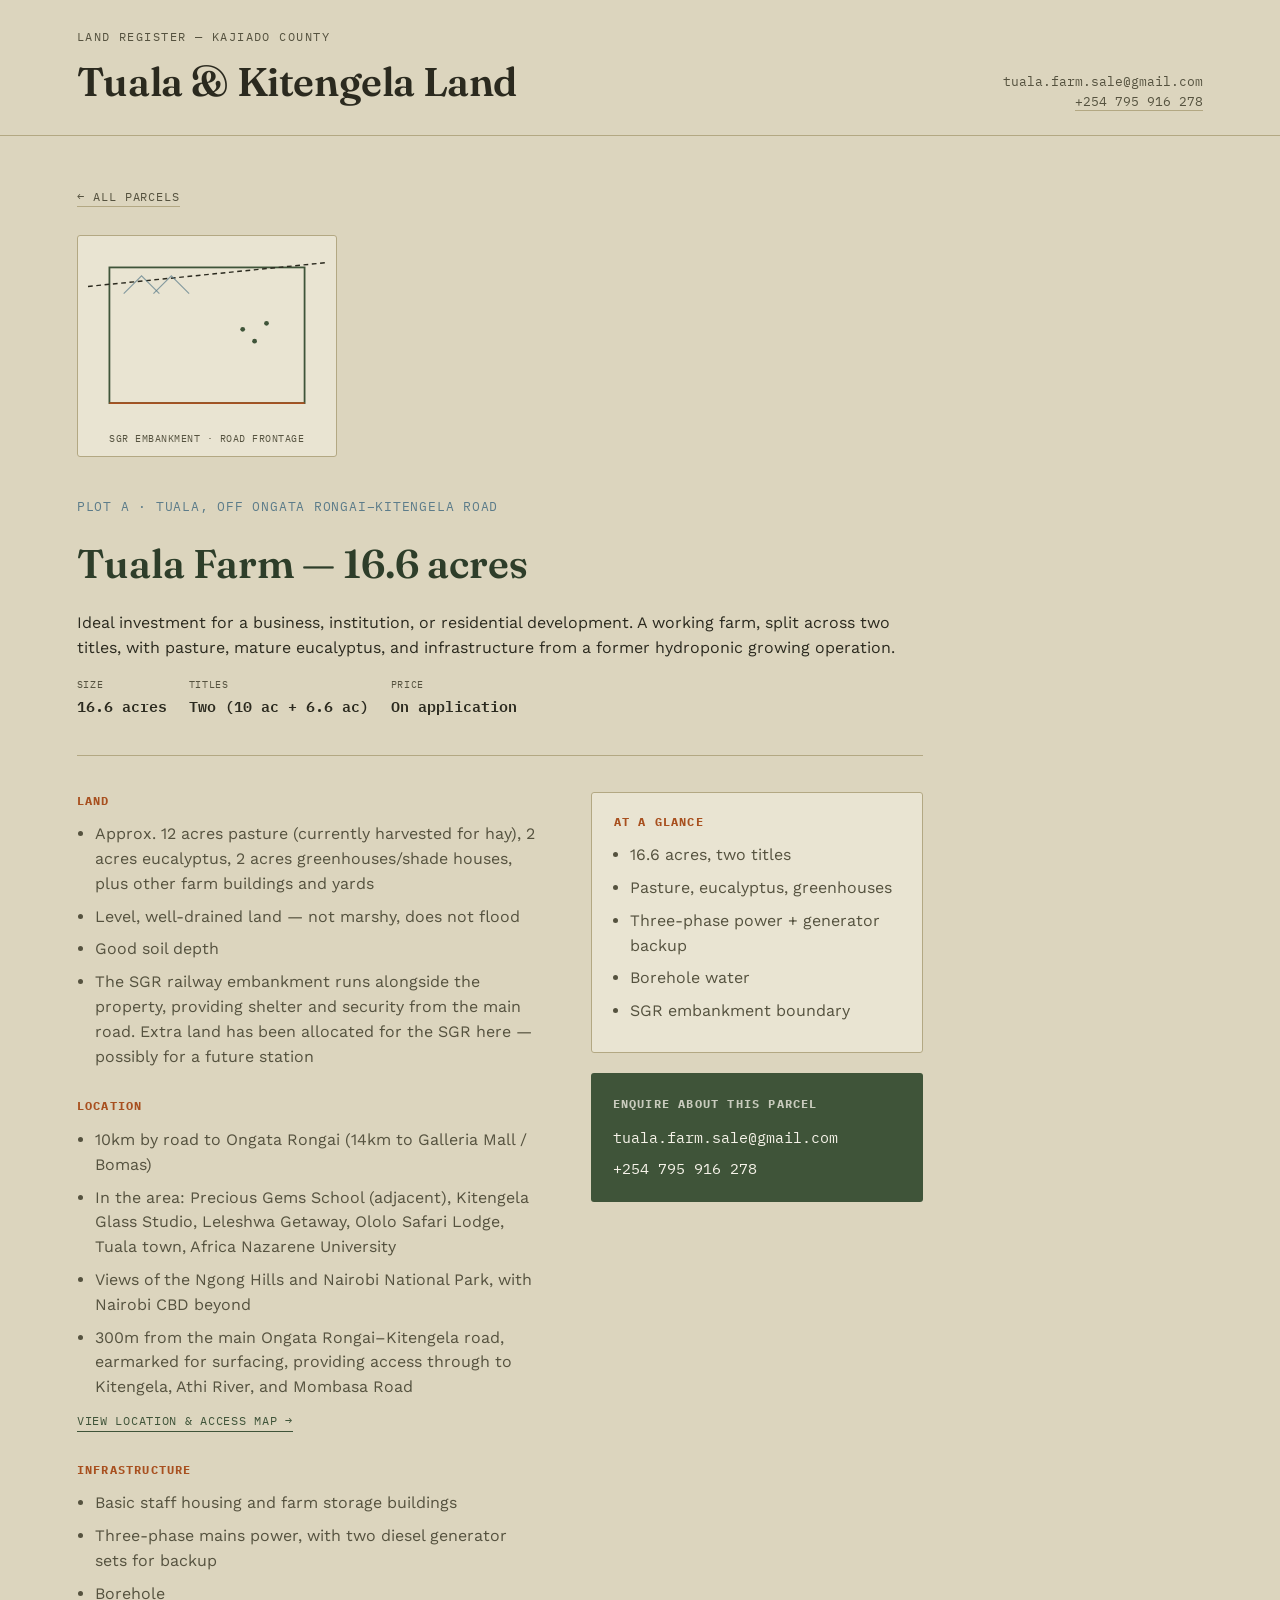
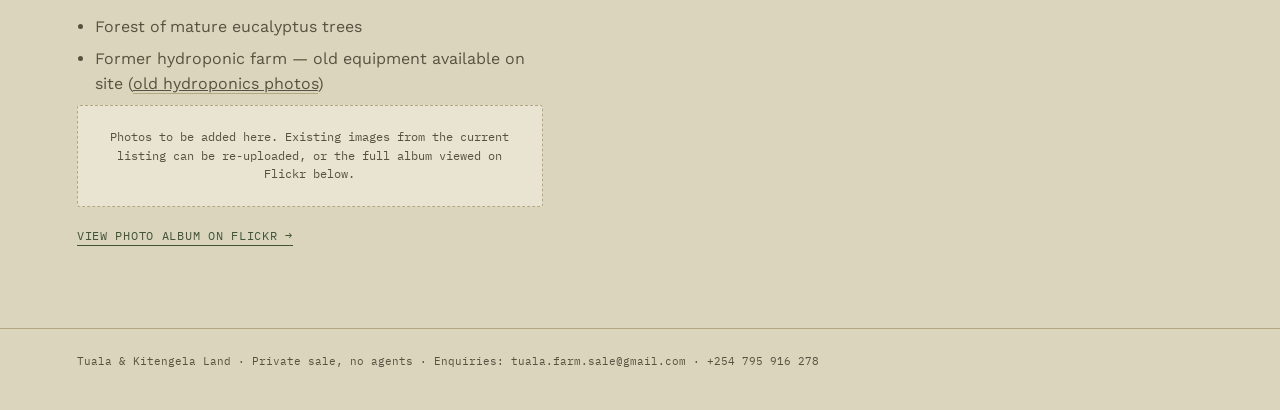
==== docs/farm.html @ 3deaa66c "Initial commit: land sale site, laid out for GitHub Pages Site content moved into docs/ so it can be" ====
<!DOCTYPE html>
<html lang="en">
<head>
<meta charset="UTF-8">
<meta name="viewport" content="width=device-width, initial-scale=1">
<title>Tuala Farm — 16.6 Acres — Tuala &amp; Kitengela Land</title>
<meta name="description" content="16.6 acre working farm at Tuala, off the Ongata Rongai–Kitengela road. Two titles, three-phase power, borehole, former hydroponic operation.">
<link rel="preconnect" href="https://fonts.googleapis.com">
<link href="https://fonts.googleapis.com/css2?family=Fraunces:wght@500;600&family=Work+Sans:wght@400;500&family=IBM+Plex+Mono:wght@400;500&display=swap" rel="stylesheet">
<link rel="stylesheet" href="style.css">
</head>
<body>

<header class="masthead">
  <div class="title-block">
    <div class="eyebrow">Land Register — Kajiado County</div>
    <a href="index.html"><h1>Tuala &amp; Kitengela Land</h1></a>
  </div>
  <div class="contact-line">
    tuala.farm.sale@gmail.com<br>
    <a href="tel:+254795916278">+254 795 916 278</a>
  </div>
</header>

<div class="detail">
  <a class="back-link" href="index.html">← All parcels</a>

  <div class="detail-header">
    <div class="sketch-box">
      <svg viewBox="0 0 200 150" xmlns="http://www.w3.org/2000/svg">
        <rect x="18" y="18" width="164" height="114" fill="none" stroke="#3F5439" stroke-width="1.5"/>
        <line x1="0" y1="34" x2="200" y2="14" stroke="#2B2A1F" stroke-width="1.2" stroke-dasharray="4 3"/>
        <line x1="18" y1="132" x2="182" y2="132" stroke="#A8501F" stroke-width="1.5"/>
        <path d="M30 40 L45 25 L60 40" fill="none" stroke="#5C7C8A" stroke-width="1" opacity="0.7"/>
        <path d="M55 40 L70 25 L85 40" fill="none" stroke="#5C7C8A" stroke-width="1" opacity="0.7"/>
        <circle cx="130" cy="70" r="2" fill="#3F5439"/>
        <circle cx="140" cy="80" r="2" fill="#3F5439"/>
        <circle cx="150" cy="65" r="2" fill="#3F5439"/>
      </svg>
      <div class="caption">SGR embankment · road frontage</div>
    </div>
    <div>
      <div class="loc">Plot A · Tuala, off Ongata Rongai–Kitengela Road</div>
      <h2>Tuala Farm — 16.6 acres</h2>
      <p>Ideal investment for a business, institution, or residential development. A working farm, split across two titles, with pasture, mature eucalyptus, and infrastructure from a former hydroponic growing operation.</p>
      <div class="status-row">
        <div class="stat"><span class="label">Size</span><span class="value">16.6 acres</span></div>
        <div class="stat"><span class="label">Titles</span><span class="value">Two (10 ac + 6.6 ac)</span></div>
        <div class="stat"><span class="label">Price</span><span class="value">On application</span></div>
      </div>
    </div>
  </div>

  <div class="detail-body">
    <div>
      <h4>Land</h4>
      <ul>
        <li>Approx. 12 acres pasture (currently harvested for hay), 2 acres eucalyptus, 2 acres greenhouses/shade houses, plus other farm buildings and yards</li>
        <li>Level, well-drained land — not marshy, does not flood</li>
        <li>Good soil depth</li>
        <li>The SGR railway embankment runs alongside the property, providing shelter and security from the main road. Extra land has been allocated for the SGR here — possibly for a future station</li>
      </ul>

      <h4>Location</h4>
      <ul>
        <li>10km by road to Ongata Rongai (14km to Galleria Mall / Bomas)</li>
        <li>In the area: Precious Gems School (adjacent), Kitengela Glass Studio, Leleshwa Getaway, Ololo Safari Lodge, Tuala town, Africa Nazarene University</li>
        <li>Views of the Ngong Hills and Nairobi National Park, with Nairobi CBD beyond</li>
        <li>300m from the main Ongata Rongai–Kitengela road, earmarked for surfacing, providing access through to Kitengela, Athi River, and Mombasa Road</li>
      </ul>
      <a class="gallery-link" href="location.html">View location &amp; access map →</a>

      <h4>Infrastructure</h4>
      <ul>
        <li>Basic staff housing and farm storage buildings</li>
        <li>Three-phase mains power, with two diesel generator sets for backup</li>
        <li>Borehole</li>
        <li>Forest of mature eucalyptus trees</li>
        <li>Former hydroponic farm — old equipment available on site (<a href="https://flic.kr/s/aHBqjA8r2M" target="_blank" rel="noopener" style="color:inherit; border-bottom:1px solid var(--line);">old hydroponics photos</a>)</li>
      </ul>

      <div class="photo-note">
        Photos to be added here. Existing images from the current listing can be re-uploaded, or the full album viewed on Flickr below.
      </div>
      <a class="gallery-link" href="https://flic.kr/s/aHBqjA8nYt" target="_blank" rel="noopener">View photo album on Flickr →</a>
    </div>

    <div>
      <div class="sidebar-box">
        <h4>At a glance</h4>
        <ul style="padding-left: 16px; margin: 0;">
          <li>16.6 acres, two titles</li>
          <li>Pasture, eucalyptus, greenhouses</li>
          <li>Three-phase power + generator backup</li>
          <li>Borehole water</li>
          <li>SGR embankment boundary</li>
        </ul>
      </div>
      <div class="enquire">
        <h4>Enquire about this parcel</h4>
        <a href="mailto:tuala.farm.sale@gmail.com?subject=Enquiry: Tuala Farm (16.6 acres)">tuala.farm.sale@gmail.com</a>
        <a href="tel:+254795916278">+254 795 916 278</a>
      </div>
    </div>
  </div>
</div>

<footer>
  Tuala &amp; Kitengela Land · Private sale, no agents · Enquiries: tuala.farm.sale@gmail.com · +254 795 916 278
</footer>

</body>
</html>
---- docs/style.css ----
/* ============================================================
   Tuala Property — design tokens
   A land register, not a brochure: khaki survey paper, ink,
   deep field green, a single clay-red stamp accent.
   ============================================================ */

:root {
  --ink:        #2B2A1F;
  --ink-soft:   #55523F;
  --paper:      #DCD5BE;
  --paper-2:    #CEC5A8;
  --card:       #E9E4D2;
  --forest:     #3F5439;
  --forest-2:   #2E3E2A;
  --rust:       #A8501F;
  --river:      #5C7C8A;
  --line:       #B3A883;
  --white-ish:  #F6F3E9;

  --serif: 'Fraunces', Georgia, serif;
  --sans:  'Work Sans', -apple-system, sans-serif;
  --mono:  'IBM Plex Mono', 'Courier New', monospace;
}

* { box-sizing: border-box; }

html { scroll-behavior: smooth; }

body {
  margin: 0;
  background: var(--paper);
  color: var(--ink);
  font-family: var(--sans);
  line-height: 1.55;
  -webkit-font-smoothing: antialiased;
}

a { color: inherit; }

/* ---------- header / masthead ---------- */

.masthead {
  border-bottom: 1px solid var(--line);
  padding: 28px 6vw 22px;
  display: flex;
  justify-content: space-between;
  align-items: flex-end;
  flex-wrap: wrap;
  gap: 12px;
}

.masthead .stamp {
  font-family: var(--mono);
  font-size: 11px;
  letter-spacing: 0.14em;
  text-transform: uppercase;
  color: var(--forest);
  border: 1px solid var(--forest);
  padding: 3px 8px;
  border-radius: 2px;
}

.masthead .title-block a {
  text-decoration: none;
}

.masthead h1 {
  font-family: var(--serif);
  font-weight: 600;
  font-size: clamp(28px, 4vw, 40px);
  margin: 4px 0 0;
  letter-spacing: -0.01em;
}

.masthead .eyebrow {
  font-family: var(--mono);
  font-size: 12px;
  letter-spacing: 0.12em;
  text-transform: uppercase;
  color: var(--ink-soft);
}

.contact-line {
  font-family: var(--mono);
  font-size: 13px;
  color: var(--ink-soft);
  text-align: right;
}
.contact-line a { text-decoration: none; border-bottom: 1px solid var(--line); }

/* ---------- hero ---------- */

.hero {
  padding: 64px 6vw 40px;
  max-width: 900px;
}

.hero .kicker {
  font-family: var(--mono);
  font-size: 12px;
  letter-spacing: 0.16em;
  text-transform: uppercase;
  color: var(--rust);
  margin-bottom: 14px;
}

.hero h2 {
  font-family: var(--serif);
  font-weight: 500;
  font-size: clamp(30px, 5vw, 46px);
  line-height: 1.15;
  margin: 0 0 18px;
  color: var(--forest-2);
}

.hero p {
  font-size: 17px;
  color: var(--ink-soft);
  max-width: 60ch;
}

/* ---------- ledger (property list) ---------- */

.ledger {
  padding: 0 6vw 80px;
  display: flex;
  flex-direction: column;
  gap: 2px;
}

.entry {
  display: grid;
  grid-template-columns: 88px 1fr 220px;
  gap: 32px;
  padding: 40px 0;
  border-top: 1px solid var(--line);
  align-items: start;
  text-decoration: none;
  color: inherit;
}

.entry:last-child { border-bottom: 1px solid var(--line); }

.entry .plot-no {
  font-family: var(--mono);
  font-size: 13px;
  color: var(--rust);
  padding-top: 6px;
}
.entry .plot-no span {
  display: block;
  font-size: 34px;
  font-family: var(--serif);
  color: var(--forest);
  line-height: 1;
  margin-bottom: 6px;
}

.entry .body h3 {
  font-family: var(--serif);
  font-size: 24px;
  font-weight: 600;
  margin: 0 0 8px;
}

.entry .body .loc {
  font-family: var(--mono);
  font-size: 12px;
  color: var(--river);
  text-transform: uppercase;
  letter-spacing: 0.06em;
  margin-bottom: 10px;
}

.entry .body p {
  margin: 0 0 14px;
  color: var(--ink-soft);
  max-width: 60ch;
}

.entry .body .view-link {
  font-family: var(--mono);
  font-size: 13px;
  color: var(--forest);
  border-bottom: 1px solid var(--forest);
  padding-bottom: 1px;
}

.sketch-box {
  background: var(--card);
  border: 1px solid var(--line);
  border-radius: 3px;
  padding: 10px;
}
.sketch-box svg { width: 100%; height: auto; display: block; }
.sketch-box .caption {
  font-family: var(--mono);
  font-size: 10px;
  color: var(--ink-soft);
  text-transform: uppercase;
  letter-spacing: 0.05em;
  margin-top: 6px;
  text-align: center;
}

.entry .stats {
  font-family: var(--mono);
  font-size: 12px;
  margin-top: 10px;
  color: var(--ink-soft);
}
.entry .stats b { color: var(--ink); }

/* ---------- detail page ---------- */

.detail {
  padding: 48px 6vw 80px;
  max-width: 1000px;
}

.back-link {
  display: inline-block;
  font-family: var(--mono);
  font-size: 12px;
  text-transform: uppercase;
  letter-spacing: 0.08em;
  color: var(--ink-soft);
  text-decoration: none;
  margin-bottom: 28px;
  border-bottom: 1px solid var(--line);
}

.detail-header {
  display: flex;
  gap: 40px;
  flex-wrap: wrap;
  align-items: flex-start;
  border-bottom: 1px solid var(--line);
  padding-bottom: 36px;
  margin-bottom: 36px;
}

.detail-header .sketch-box { width: 260px; flex-shrink: 0; }

.detail-header h2 {
  font-family: var(--serif);
  font-size: clamp(28px, 4vw, 40px);
  font-weight: 600;
  margin: 0 0 10px;
  color: var(--forest-2);
}

.detail-header .loc {
  font-family: var(--mono);
  font-size: 13px;
  color: var(--river);
  text-transform: uppercase;
  letter-spacing: 0.06em;
  margin-bottom: 16px;
}

.status-row {
  display: flex;
  gap: 22px;
  flex-wrap: wrap;
  margin-top: 16px;
}
.status-row .stat {
  font-family: var(--mono);
  font-size: 12px;
}
.status-row .stat .label {
  color: var(--ink-soft);
  text-transform: uppercase;
  letter-spacing: 0.06em;
  display: block;
  font-size: 10px;
  margin-bottom: 3px;
}
.status-row .stat .value {
  font-size: 15px;
  color: var(--ink);
  font-weight: 600;
}

.detail-body {
  display: grid;
  grid-template-columns: 1.4fr 1fr;
  gap: 48px;
}

.detail-body h4 {
  font-family: var(--mono);
  font-size: 12px;
  text-transform: uppercase;
  letter-spacing: 0.1em;
  color: var(--rust);
  margin: 28px 0 12px;
}
.detail-body h4:first-child { margin-top: 0; }

.detail-body ul {
  margin: 0 0 8px;
  padding-left: 18px;
  color: var(--ink-soft);
}
.detail-body ul li { margin-bottom: 8px; }
.detail-body p { color: var(--ink-soft); }

.photo-note {
  background: var(--card);
  border: 1px dashed var(--line);
  border-radius: 3px;
  padding: 22px;
  font-family: var(--mono);
  font-size: 12px;
  color: var(--ink-soft);
  text-align: center;
  margin-bottom: 16px;
}

.gallery-link {
  display: inline-block;
  font-family: var(--mono);
  font-size: 12px;
  text-transform: uppercase;
  letter-spacing: 0.06em;
  color: var(--forest);
  border-bottom: 1px solid var(--forest);
  text-decoration: none;
  margin-top: 4px;
}

.sidebar-box {
  background: var(--card);
  border: 1px solid var(--line);
  border-radius: 3px;
  padding: 20px 22px;
}
.sidebar-box h4 { margin-top: 0; }

.enquire {
  background: var(--forest);
  color: var(--white-ish);
  border-radius: 3px;
  padding: 22px;
  margin-top: 20px;
}
.enquire h4 { color: var(--white-ish); opacity: 0.75; }
.enquire a {
  display: block;
  font-family: var(--mono);
  font-size: 15px;
  text-decoration: none;
  margin-top: 8px;
}
.enquire a:hover { text-decoration: underline; }

img.field-photo {
  width: 100%;
  border-radius: 3px;
  border: 1px solid var(--line);
  display: block;
  margin-bottom: 16px;
}

/* ---------- footer ---------- */

footer {
  padding: 24px 6vw 40px;
  font-family: var(--mono);
  font-size: 11px;
  color: var(--ink-soft);
  border-top: 1px solid var(--line);
}

/* ---------- responsive ---------- */

@media (max-width: 760px) {
  .entry { grid-template-columns: 1fr; }
  .entry .plot-no { display: flex; align-items: baseline; gap: 10px; padding-top: 0; }
  .entry .plot-no span { margin-bottom: 0; font-size: 24px; }
  .sketch-box { max-width: 220px; }
  .detail-body { grid-template-columns: 1fr; }
  .detail-header { flex-direction: column; }
  .contact-line { text-align: left; }
}

@media (prefers-reduced-motion: reduce) {
  html { scroll-behavior: auto; }
}

a:focus-visible, .entry:focus-visible {
  outline: 2px solid var(--rust);
  outline-offset: 3px;
}
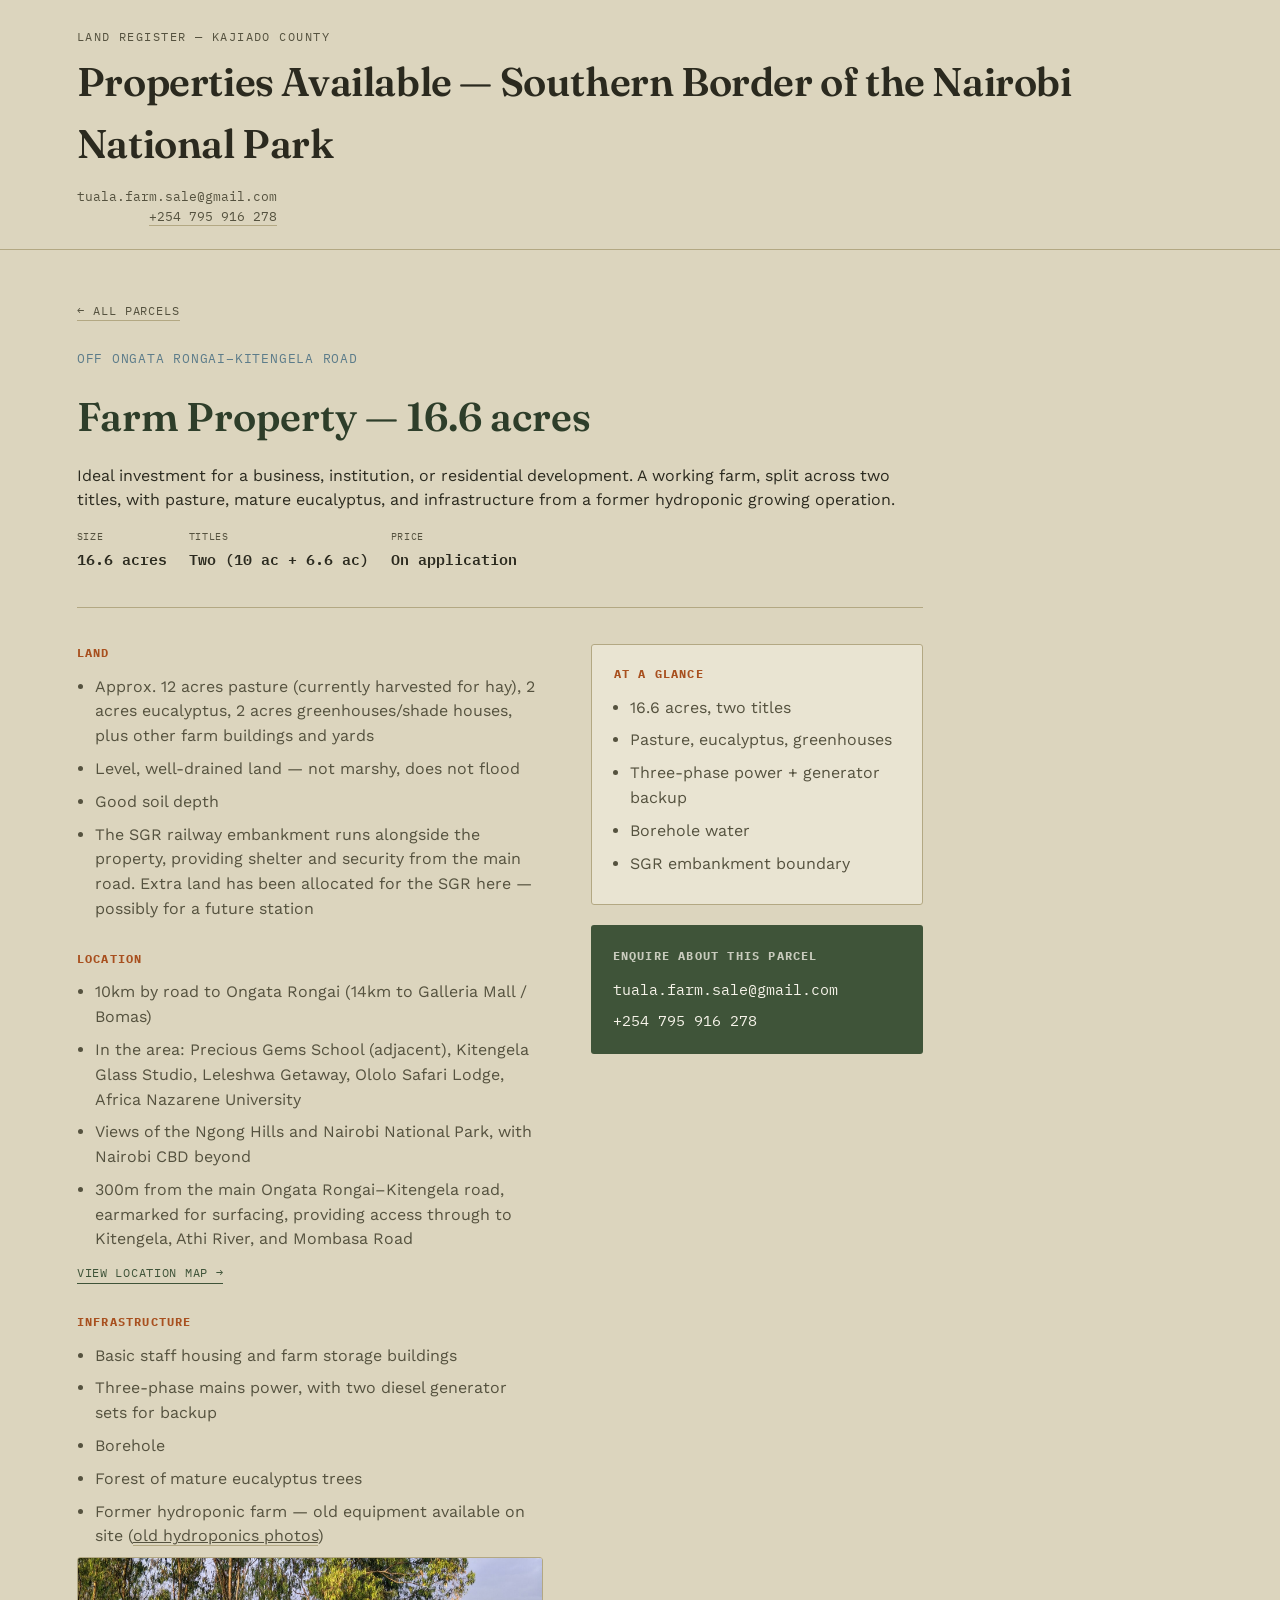
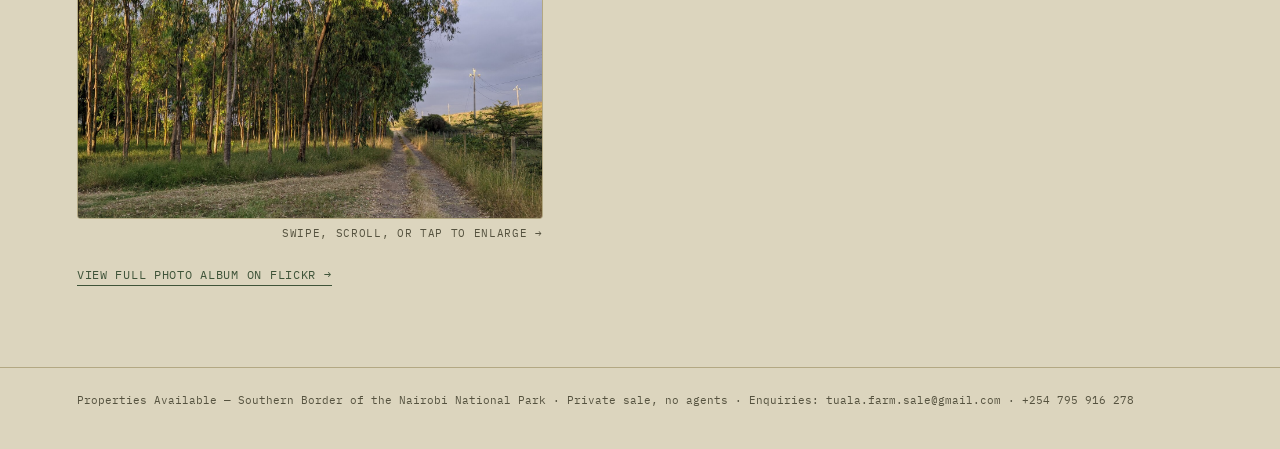
==== commit 52a9da94: "Add real photos/video and carousels, rename riverside to river frontage - Add real photos for all th" ====
--- a/docs/farm.html
+++ b/docs/farm.html
@@ -3,8 +3,8 @@
 <head>
 <meta charset="UTF-8">
 <meta name="viewport" content="width=device-width, initial-scale=1">
-<title>Tuala Farm — 16.6 Acres — Tuala &amp; Kitengela Land</title>
-<meta name="description" content="16.6 acre working farm at Tuala, off the Ongata Rongai–Kitengela road. Two titles, three-phase power, borehole, former hydroponic operation.">
+<title>Farm Property — 16.6 Acres — Properties Available — Southern Border of the Nairobi National Park</title>
+<meta name="description" content="16.6 acre working farm off the Ongata Rongai–Kitengela road, on the southern border of Nairobi National Park. Two titles, three-phase power, borehole, former hydroponic operation.">
 <link rel="preconnect" href="https://fonts.googleapis.com">
 <link href="https://fonts.googleapis.com/css2?family=Fraunces:wght@500;600&family=Work+Sans:wght@400;500&family=IBM+Plex+Mono:wght@400;500&display=swap" rel="stylesheet">
 <link rel="stylesheet" href="style.css">
@@ -14,7 +14,7 @@
 <header class="masthead">
   <div class="title-block">
     <div class="eyebrow">Land Register — Kajiado County</div>
-    <a href="index.html"><h1>Tuala &amp; Kitengela Land</h1></a>
+    <a href="index.html"><h1>Properties Available — Southern Border of the Nairobi National Park</h1></a>
   </div>
   <div class="contact-line">
     tuala.farm.sale@gmail.com<br>
@@ -26,22 +26,9 @@
   <a class="back-link" href="index.html">← All parcels</a>
 
   <div class="detail-header">
-    <div class="sketch-box">
-      <svg viewBox="0 0 200 150" xmlns="http://www.w3.org/2000/svg">
-        <rect x="18" y="18" width="164" height="114" fill="none" stroke="#3F5439" stroke-width="1.5"/>
-        <line x1="0" y1="34" x2="200" y2="14" stroke="#2B2A1F" stroke-width="1.2" stroke-dasharray="4 3"/>
-        <line x1="18" y1="132" x2="182" y2="132" stroke="#A8501F" stroke-width="1.5"/>
-        <path d="M30 40 L45 25 L60 40" fill="none" stroke="#5C7C8A" stroke-width="1" opacity="0.7"/>
-        <path d="M55 40 L70 25 L85 40" fill="none" stroke="#5C7C8A" stroke-width="1" opacity="0.7"/>
-        <circle cx="130" cy="70" r="2" fill="#3F5439"/>
-        <circle cx="140" cy="80" r="2" fill="#3F5439"/>
-        <circle cx="150" cy="65" r="2" fill="#3F5439"/>
-      </svg>
-      <div class="caption">SGR embankment · road frontage</div>
-    </div>
     <div>
-      <div class="loc">Plot A · Tuala, off Ongata Rongai–Kitengela Road</div>
-      <h2>Tuala Farm — 16.6 acres</h2>
+      <div class="loc">Off Ongata Rongai–Kitengela Road</div>
+      <h2>Farm Property — 16.6 acres</h2>
       <p>Ideal investment for a business, institution, or residential development. A working farm, split across two titles, with pasture, mature eucalyptus, and infrastructure from a former hydroponic growing operation.</p>
       <div class="status-row">
         <div class="stat"><span class="label">Size</span><span class="value">16.6 acres</span></div>
@@ -64,11 +51,11 @@
       <h4>Location</h4>
       <ul>
         <li>10km by road to Ongata Rongai (14km to Galleria Mall / Bomas)</li>
-        <li>In the area: Precious Gems School (adjacent), Kitengela Glass Studio, Leleshwa Getaway, Ololo Safari Lodge, Tuala town, Africa Nazarene University</li>
+        <li>In the area: Precious Gems School (adjacent), Kitengela Glass Studio, Leleshwa Getaway, Ololo Safari Lodge, Africa Nazarene University</li>
         <li>Views of the Ngong Hills and Nairobi National Park, with Nairobi CBD beyond</li>
         <li>300m from the main Ongata Rongai–Kitengela road, earmarked for surfacing, providing access through to Kitengela, Athi River, and Mombasa Road</li>
       </ul>
-      <a class="gallery-link" href="location.html">View location &amp; access map →</a>
+      <a class="gallery-link" href="location.html">View location map →</a>
 
       <h4>Infrastructure</h4>
       <ul>
@@ -79,10 +66,59 @@
         <li>Former hydroponic farm — old equipment available on site (<a href="https://flic.kr/s/aHBqjA8r2M" target="_blank" rel="noopener" style="color:inherit; border-bottom:1px solid var(--line);">old hydroponics photos</a>)</li>
       </ul>
 
-      <div class="photo-note">
-        Photos to be added here. Existing images from the current listing can be re-uploaded, or the full album viewed on Flickr below.
+      <div class="carousel">
+        <div class="carousel-track">
+          <a class="carousel-item" href="#farm-photo-1">
+            <img src="photos/farm_1.jpg" alt="Farm track through the eucalyptus stand" loading="lazy">
+          </a>
+          <a class="carousel-item" href="#farm-photo-2">
+            <img src="photos/farm_2.jpg" alt="Open pasture at the farm property under a stormy sky" loading="lazy">
+          </a>
+          <a class="carousel-item" href="#farm-photo-3">
+            <img src="photos/farm_3.jpg" alt="Track along the eucalyptus boundary at the farm property" loading="lazy">
+          </a>
+          <a class="carousel-item" href="#farm-photo-4">
+            <img src="photos/farm_4.jpg" alt="Open pasture and gate at the farm property" loading="lazy">
+          </a>
+          <a class="carousel-item" href="#farm-photo-5">
+            <img src="photos/farm_5.jpg" alt="View from the farm property towards the Nairobi skyline" loading="lazy">
+          </a>
+        </div>
+        <div class="carousel-caption">Swipe, scroll, or tap to enlarge →</div>
       </div>
-      <a class="gallery-link" href="https://flic.kr/s/aHBqjA8nYt" target="_blank" rel="noopener">View photo album on Flickr →</a>
+
+      <div id="farm-photo-1" class="lightbox">
+        <a class="lightbox-close" href="#">✕ Close</a>
+        <a class="lightbox-nav prev" href="#farm-photo-5">‹</a>
+        <a class="lightbox-nav next" href="#farm-photo-2">›</a>
+        <img src="photos/farm_1.jpg" alt="Farm track through the eucalyptus stand">
+      </div>
+      <div id="farm-photo-2" class="lightbox">
+        <a class="lightbox-close" href="#">✕ Close</a>
+        <a class="lightbox-nav prev" href="#farm-photo-1">‹</a>
+        <a class="lightbox-nav next" href="#farm-photo-3">›</a>
+        <img src="photos/farm_2.jpg" alt="Open pasture at the farm property under a stormy sky">
+      </div>
+      <div id="farm-photo-3" class="lightbox">
+        <a class="lightbox-close" href="#">✕ Close</a>
+        <a class="lightbox-nav prev" href="#farm-photo-2">‹</a>
+        <a class="lightbox-nav next" href="#farm-photo-4">›</a>
+        <img src="photos/farm_3.jpg" alt="Track along the eucalyptus boundary at the farm property">
+      </div>
+      <div id="farm-photo-4" class="lightbox">
+        <a class="lightbox-close" href="#">✕ Close</a>
+        <a class="lightbox-nav prev" href="#farm-photo-3">‹</a>
+        <a class="lightbox-nav next" href="#farm-photo-5">›</a>
+        <img src="photos/farm_4.jpg" alt="Open pasture and gate at the farm property">
+      </div>
+      <div id="farm-photo-5" class="lightbox">
+        <a class="lightbox-close" href="#">✕ Close</a>
+        <a class="lightbox-nav prev" href="#farm-photo-4">‹</a>
+        <a class="lightbox-nav next" href="#farm-photo-1">›</a>
+        <img src="photos/farm_5.jpg" alt="View from the farm property towards the Nairobi skyline">
+      </div>
+
+      <a class="gallery-link" href="https://flic.kr/s/aHBqjA8nYt" target="_blank" rel="noopener">View full photo album on Flickr →</a>
     </div>
 
     <div>
@@ -98,7 +134,7 @@
       </div>
       <div class="enquire">
         <h4>Enquire about this parcel</h4>
-        <a href="mailto:tuala.farm.sale@gmail.com?subject=Enquiry: Tuala Farm (16.6 acres)">tuala.farm.sale@gmail.com</a>
+        <a href="mailto:tuala.farm.sale@gmail.com?subject=Enquiry: Farm Property (16.6 acres)">tuala.farm.sale@gmail.com</a>
         <a href="tel:+254795916278">+254 795 916 278</a>
       </div>
     </div>
@@ -106,7 +142,7 @@
 </div>
 
 <footer>
-  Tuala &amp; Kitengela Land · Private sale, no agents · Enquiries: tuala.farm.sale@gmail.com · +254 795 916 278
+  Properties Available — Southern Border of the Nairobi National Park · Private sale, no agents · Enquiries: tuala.farm.sale@gmail.com · +254 795 916 278
 </footer>
 
 </body>
--- a/docs/style.css
+++ b/docs/style.css
@@ -1,5 +1,5 @@
 /* ============================================================
-   Tuala Property — design tokens
+   Land Register — design tokens
    A land register, not a brochure: khaki survey paper, ink,
    deep field green, a single clay-red stamp accent.
    ============================================================ */
@@ -123,6 +123,7 @@
 
 .ledger {
   padding: 0 6vw 80px;
+  max-width: 1040px;
   display: flex;
   flex-direction: column;
   gap: 2px;
@@ -130,7 +131,8 @@
 
 .entry {
   display: grid;
-  grid-template-columns: 88px 1fr 220px;
+  grid-template-columns: 88px 1fr 280px;
+  grid-template-areas: "no body photo";
   gap: 32px;
   padding: 40px 0;
   border-top: 1px solid var(--line);
@@ -142,6 +144,7 @@
 .entry:last-child { border-bottom: 1px solid var(--line); }
 
 .entry .plot-no {
+  grid-area: no;
   font-family: var(--mono);
   font-size: 13px;
   color: var(--rust);
@@ -156,6 +159,8 @@
   margin-bottom: 6px;
 }
 
+.entry .body { grid-area: body; }
+
 .entry .body h3 {
   font-family: var(--serif);
   font-size: 24px;
@@ -186,21 +191,13 @@
   padding-bottom: 1px;
 }
 
-.sketch-box {
-  background: var(--card);
+.entry .field-photo {
+  grid-area: photo;
+  width: 100%;
+  height: auto;
+  display: block;
+  border-radius: 3px;
   border: 1px solid var(--line);
-  border-radius: 3px;
-  padding: 10px;
-}
-.sketch-box svg { width: 100%; height: auto; display: block; }
-.sketch-box .caption {
-  font-family: var(--mono);
-  font-size: 10px;
-  color: var(--ink-soft);
-  text-transform: uppercase;
-  letter-spacing: 0.05em;
-  margin-top: 6px;
-  text-align: center;
 }
 
 .entry .stats {
@@ -240,8 +237,6 @@
   margin-bottom: 36px;
 }
 
-.detail-header .sketch-box { width: 260px; flex-shrink: 0; }
-
 .detail-header h2 {
   font-family: var(--serif);
   font-size: clamp(28px, 4vw, 40px);
@@ -319,6 +314,109 @@
   margin-bottom: 16px;
 }
 
+.carousel {
+  margin-bottom: 20px;
+}
+
+.carousel-track {
+  display: flex;
+  overflow-x: auto;
+  gap: 8px;
+  scroll-snap-type: x mandatory;
+  scroll-padding: 0 6vw;
+  border-radius: 3px;
+  -webkit-overflow-scrolling: touch;
+}
+
+.carousel-track::-webkit-scrollbar { height: 6px; }
+.carousel-track::-webkit-scrollbar-thumb { background: var(--line); border-radius: 3px; }
+
+.carousel-track > .carousel-item {
+  display: block;
+  position: relative;
+  flex: 0 0 100%;
+  min-width: 0;
+  width: 100%;
+  scroll-snap-align: center;
+  aspect-ratio: 16 / 9;
+  overflow: hidden;
+  border-radius: 3px;
+  border: 1px solid var(--line);
+  cursor: zoom-in;
+}
+
+.carousel-item img,
+.carousel-item video {
+  display: block;
+  width: 100%;
+  height: 100%;
+  object-fit: cover;
+}
+
+.carousel-caption {
+  font-family: var(--mono);
+  font-size: 11px;
+  color: var(--ink-soft);
+  text-transform: uppercase;
+  letter-spacing: 0.06em;
+  text-align: right;
+  margin-top: 6px;
+}
+
+.lightbox {
+  display: none;
+  position: fixed;
+  inset: 0;
+  z-index: 100;
+  align-items: center;
+  justify-content: center;
+  padding: 5vh 5vw;
+  background: rgba(20, 19, 12, 0.92);
+}
+
+.lightbox:target { display: flex; }
+
+.lightbox img,
+.lightbox video {
+  display: block;
+  max-width: 100%;
+  max-height: 100%;
+  border-radius: 3px;
+  box-shadow: 0 10px 34px rgba(0,0,0,0.5);
+}
+
+.lightbox-close {
+  position: absolute;
+  top: 22px;
+  right: 26px;
+  font-family: var(--mono);
+  font-size: 13px;
+  letter-spacing: 0.08em;
+  text-transform: uppercase;
+  color: var(--white-ish);
+  opacity: 0.85;
+  text-decoration: none;
+}
+.lightbox-close:hover { opacity: 1; }
+
+.lightbox-nav {
+  position: absolute;
+  top: 50%;
+  transform: translateY(-50%);
+  font-family: var(--mono);
+  font-size: 30px;
+  line-height: 1;
+  color: var(--white-ish);
+  background: rgba(0, 0, 0, 0.35);
+  border-radius: 3px;
+  padding: 10px 16px;
+  opacity: 0.85;
+  text-decoration: none;
+}
+.lightbox-nav:hover { opacity: 1; background: rgba(0, 0, 0, 0.55); }
+.lightbox-nav.prev { left: 18px; }
+.lightbox-nav.next { right: 18px; }
+
 .gallery-link {
   display: inline-block;
   font-family: var(--mono);
@@ -377,10 +475,13 @@
 /* ---------- responsive ---------- */
 
 @media (max-width: 760px) {
-  .entry { grid-template-columns: 1fr; }
+  .entry {
+    grid-template-columns: 1fr;
+    grid-template-areas: "photo" "no" "body";
+    gap: 14px;
+  }
   .entry .plot-no { display: flex; align-items: baseline; gap: 10px; padding-top: 0; }
   .entry .plot-no span { margin-bottom: 0; font-size: 24px; }
-  .sketch-box { max-width: 220px; }
   .detail-body { grid-template-columns: 1fr; }
   .detail-header { flex-direction: column; }
   .contact-line { text-align: left; }
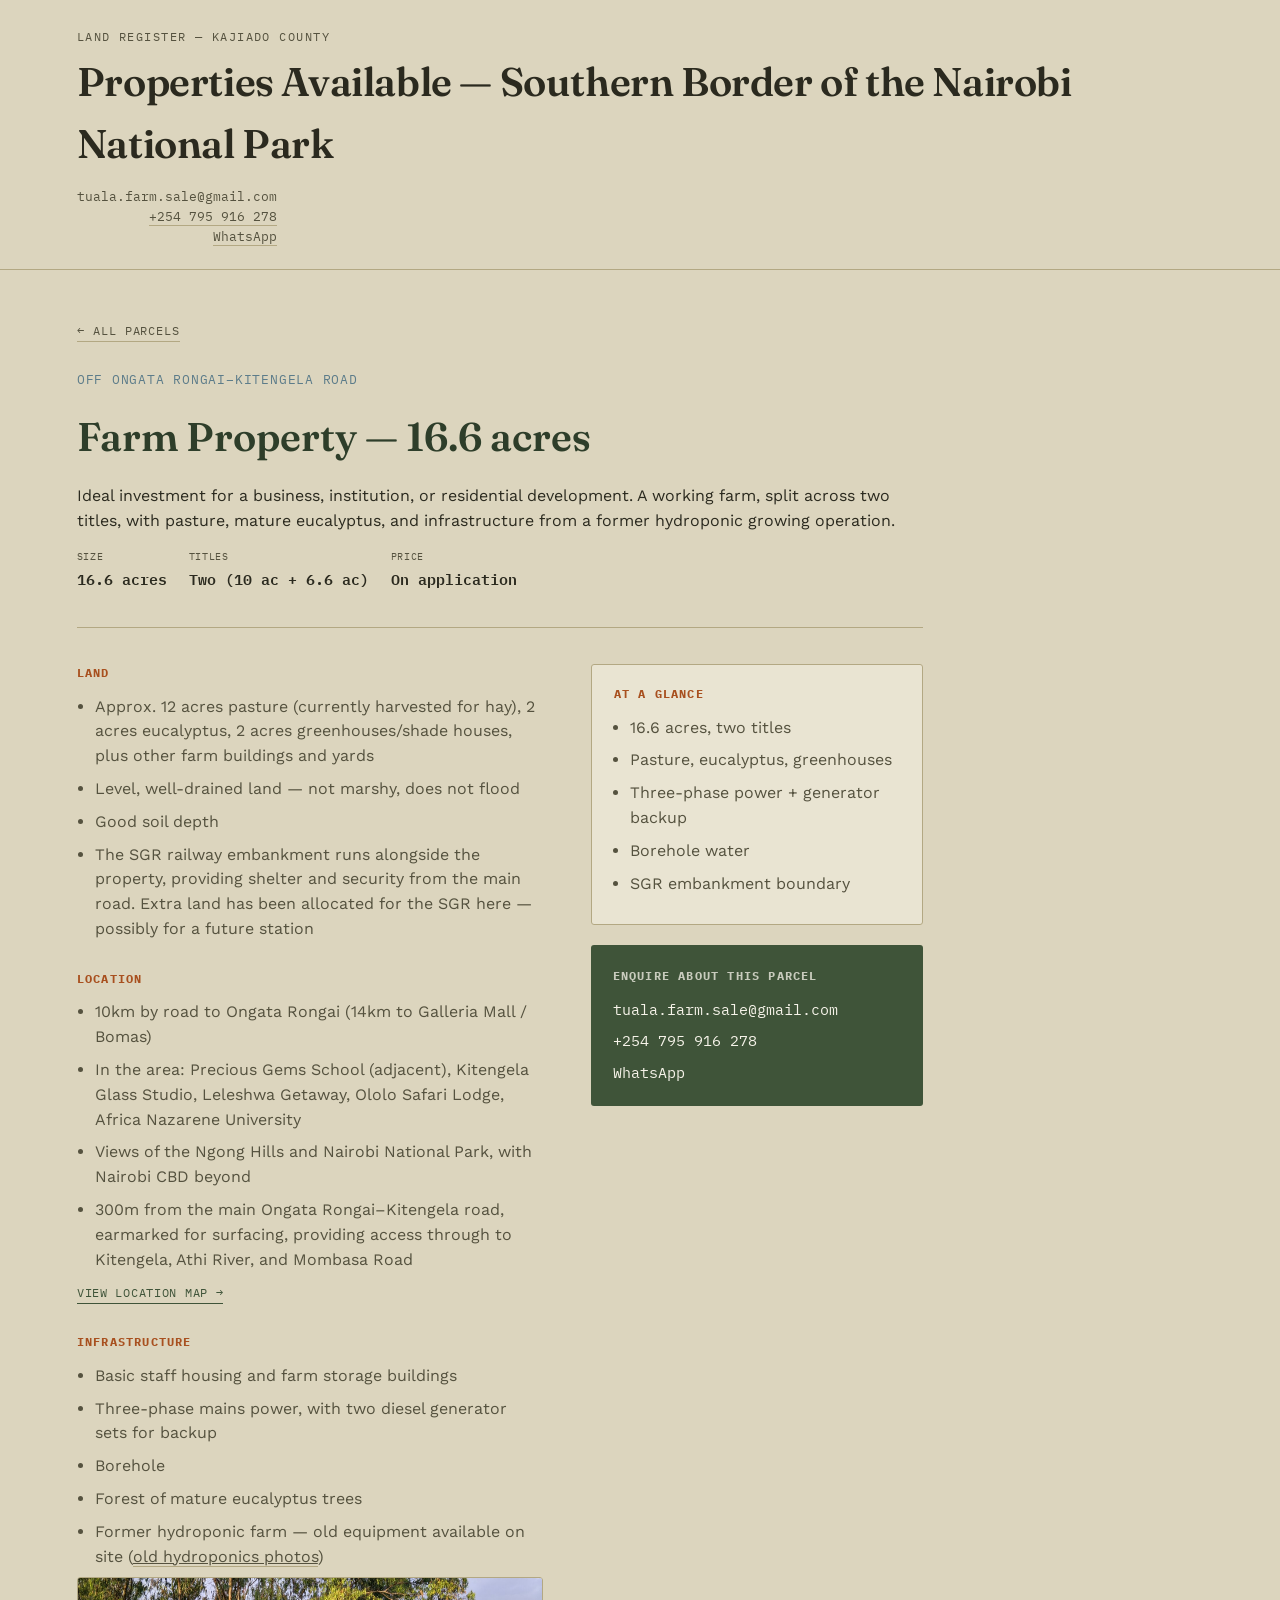
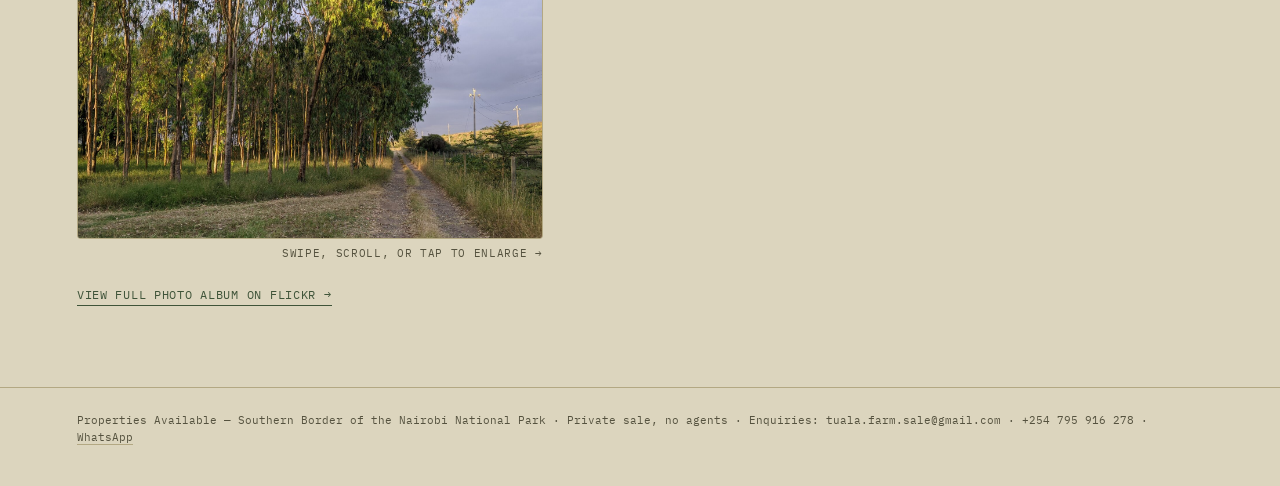
==== commit cad6befa: "Add favicons, WhatsApp contact links, and commercial-use pitch for roadside plot Adds favicon/apple-" ====
--- a/docs/farm.html
+++ b/docs/farm.html
@@ -7,6 +7,9 @@
 <meta name="description" content="16.6 acre working farm off the Ongata Rongai–Kitengela road, on the southern border of Nairobi National Park. Two titles, three-phase power, borehole, former hydroponic operation.">
 <link rel="preconnect" href="https://fonts.googleapis.com">
 <link href="https://fonts.googleapis.com/css2?family=Fraunces:wght@500;600&family=Work+Sans:wght@400;500&family=IBM+Plex+Mono:wght@400;500&display=swap" rel="stylesheet">
+<link rel="icon" type="image/svg+xml" href="favicon.svg">
+<link rel="icon" type="image/png" href="favicon-32.png">
+<link rel="apple-touch-icon" href="apple-touch-icon.png">
 <link rel="stylesheet" href="style.css">
 </head>
 <body>
@@ -18,7 +21,8 @@
   </div>
   <div class="contact-line">
     tuala.farm.sale@gmail.com<br>
-    <a href="tel:+254795916278">+254 795 916 278</a>
+    <a href="tel:+254795916278">+254 795 916 278</a><br>
+    <a href="https://wa.me/254795916278" target="_blank" rel="noopener">WhatsApp</a>
   </div>
 </header>
 
@@ -136,13 +140,14 @@
         <h4>Enquire about this parcel</h4>
         <a href="mailto:tuala.farm.sale@gmail.com?subject=Enquiry: Farm Property (16.6 acres)">tuala.farm.sale@gmail.com</a>
         <a href="tel:+254795916278">+254 795 916 278</a>
+        <a href="https://wa.me/254795916278?text=Hi%2C%20I%27m%20interested%20in%20the%20Farm%20Property%20(16.6%20acres)" target="_blank" rel="noopener">WhatsApp</a>
       </div>
     </div>
   </div>
 </div>
 
 <footer>
-  Properties Available — Southern Border of the Nairobi National Park · Private sale, no agents · Enquiries: tuala.farm.sale@gmail.com · +254 795 916 278
+  Properties Available — Southern Border of the Nairobi National Park · Private sale, no agents · Enquiries: tuala.farm.sale@gmail.com · +254 795 916 278 · <a href="https://wa.me/254795916278" target="_blank" rel="noopener">WhatsApp</a>
 </footer>
 
 </body>
--- a/docs/style.css
+++ b/docs/style.css
@@ -471,6 +471,8 @@
   color: var(--ink-soft);
   border-top: 1px solid var(--line);
 }
+footer a { color: inherit; text-decoration: none; border-bottom: 1px solid var(--line); }
+footer a:hover { text-decoration: underline; }
 
 /* ---------- responsive ---------- */
 
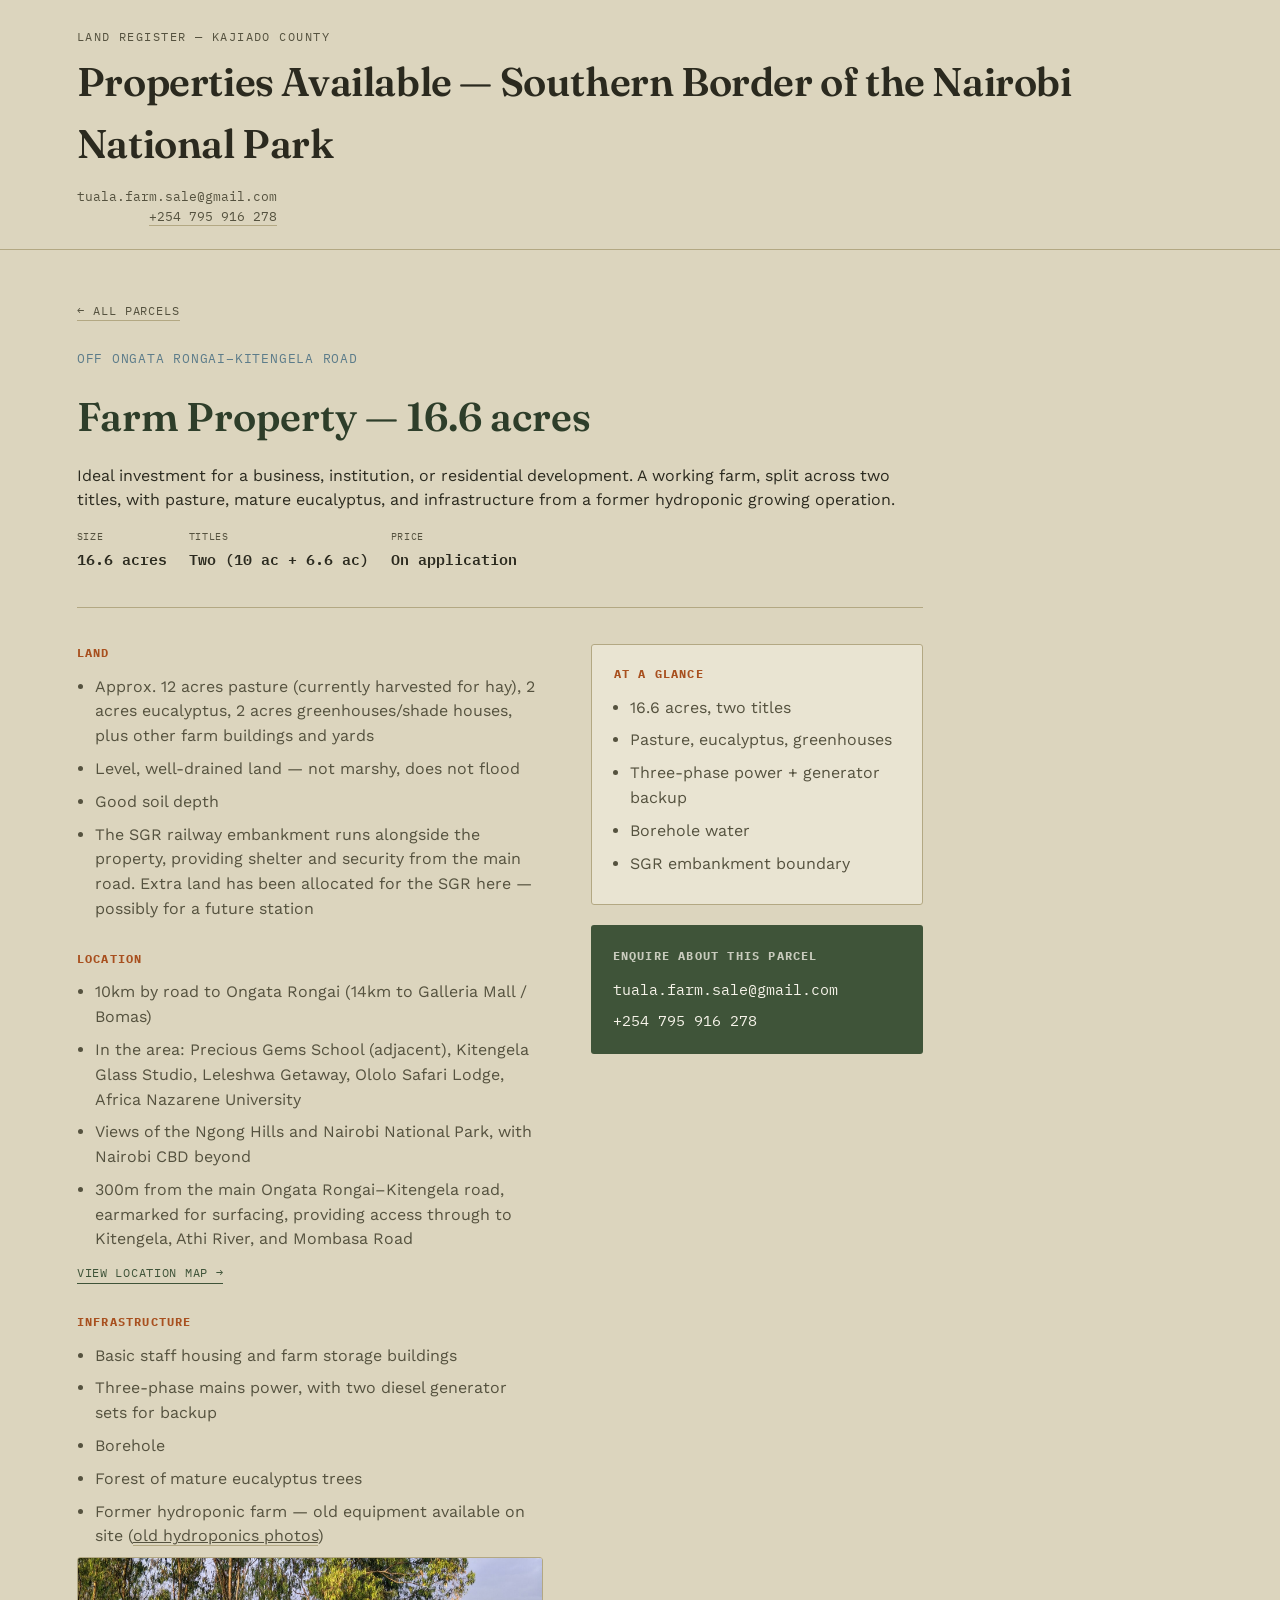
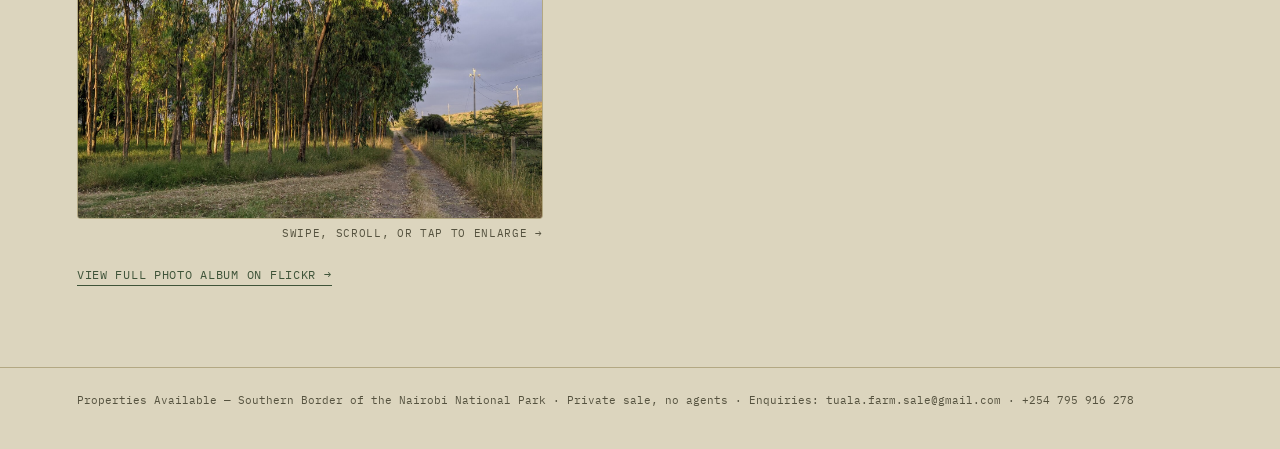
==== commit f716cdab: "Remove WhatsApp contact links Co-Authored-By: Claude Sonnet 5 <noreply@anthropic.com>" ====
--- a/docs/farm.html
+++ b/docs/farm.html
@@ -21,8 +21,7 @@
   </div>
   <div class="contact-line">
     tuala.farm.sale@gmail.com<br>
-    <a href="tel:+254795916278">+254 795 916 278</a><br>
-    <a href="https://wa.me/254795916278" target="_blank" rel="noopener">WhatsApp</a>
+    <a href="tel:+254795916278">+254 795 916 278</a>
   </div>
 </header>
 
@@ -140,14 +139,13 @@
         <h4>Enquire about this parcel</h4>
         <a href="mailto:tuala.farm.sale@gmail.com?subject=Enquiry: Farm Property (16.6 acres)">tuala.farm.sale@gmail.com</a>
         <a href="tel:+254795916278">+254 795 916 278</a>
-        <a href="https://wa.me/254795916278?text=Hi%2C%20I%27m%20interested%20in%20the%20Farm%20Property%20(16.6%20acres)" target="_blank" rel="noopener">WhatsApp</a>
       </div>
     </div>
   </div>
 </div>
 
 <footer>
-  Properties Available — Southern Border of the Nairobi National Park · Private sale, no agents · Enquiries: tuala.farm.sale@gmail.com · +254 795 916 278 · <a href="https://wa.me/254795916278" target="_blank" rel="noopener">WhatsApp</a>
+  Properties Available — Southern Border of the Nairobi National Park · Private sale, no agents · Enquiries: tuala.farm.sale@gmail.com · +254 795 916 278
 </footer>
 
 </body>
--- a/docs/style.css
+++ b/docs/style.css
@@ -302,18 +302,6 @@
 .detail-body ul li { margin-bottom: 8px; }
 .detail-body p { color: var(--ink-soft); }
 
-.photo-note {
-  background: var(--card);
-  border: 1px dashed var(--line);
-  border-radius: 3px;
-  padding: 22px;
-  font-family: var(--mono);
-  font-size: 12px;
-  color: var(--ink-soft);
-  text-align: center;
-  margin-bottom: 16px;
-}
-
 .carousel {
   margin-bottom: 20px;
 }
